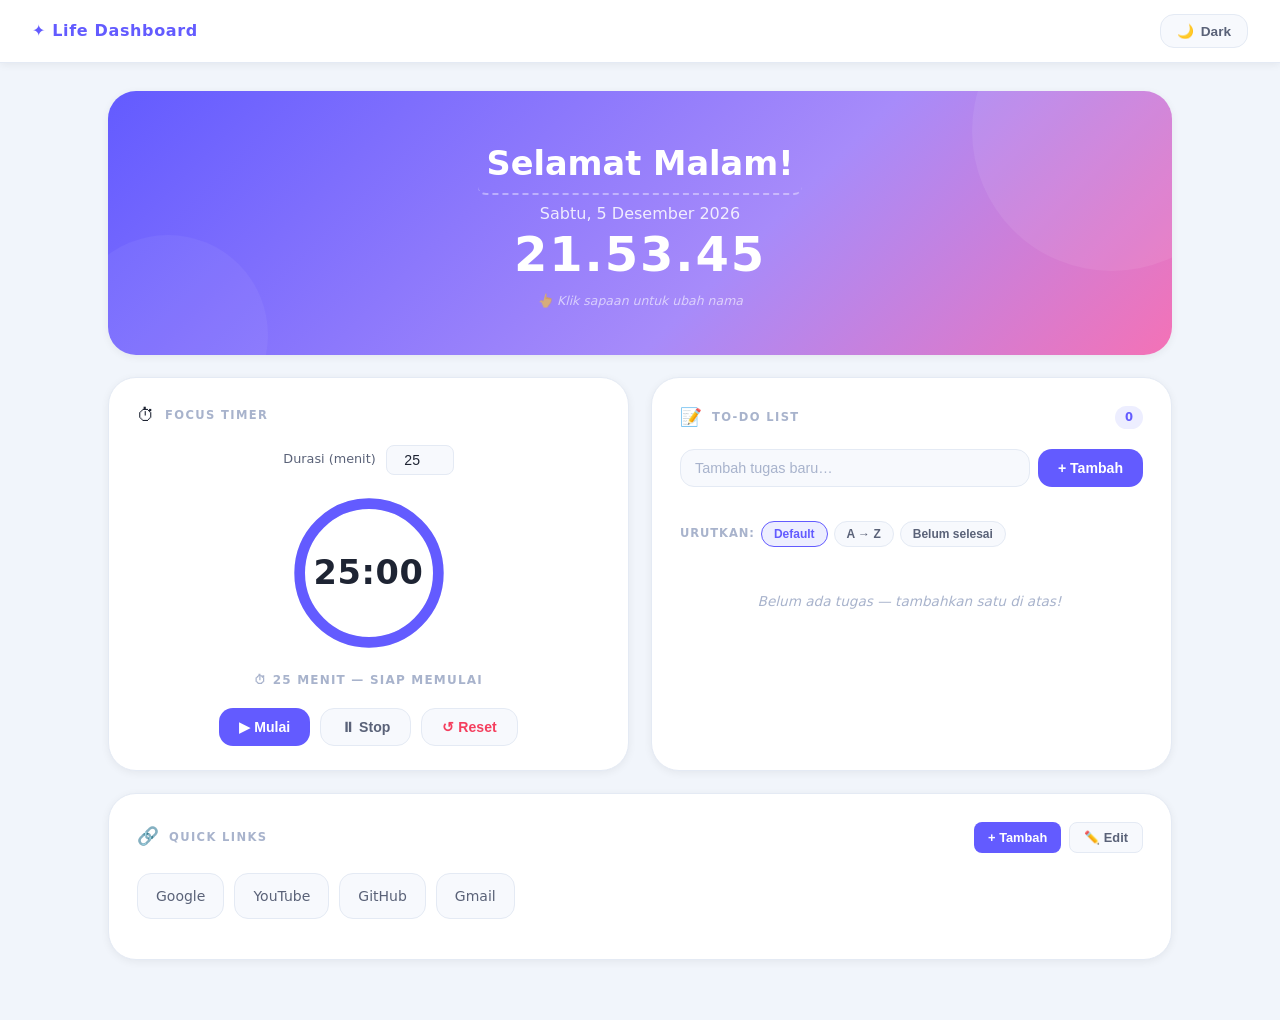
==== dashboard/index.html @ 4902b8ce "first commit" ====
<!DOCTYPE html>
<html lang="id" data-theme="light">
<head>
  <meta charset="UTF-8" />
  <meta name="viewport" content="width=device-width, initial-scale=1.0" />
  <meta name="description" content="To-Do List Life Dashboard — Kelola tugas, fokus, dan tautan favoritmu." />
  <title>Life Dashboard ✦</title>
  <link rel="stylesheet" href="css/style.css" />
</head>
<body>

  <!-- ══════════════════════════════════════════════
       HEADER
  ══════════════════════════════════════════════ -->
  <header class="topbar" role="banner">
    <div class="topbar-brand">✦ Life Dashboard</div>
    <button class="theme-toggle" id="theme-btn" aria-label="Ganti tema">
      <span class="theme-icon">🌙</span>
      <span class="theme-label">Dark</span>
    </button>
  </header>

  <!-- ══════════════════════════════════════════════
       MAIN GRID
  ══════════════════════════════════════════════ -->
  <main class="grid-root" role="main">

    <!-- ── 1. GREETING ─────────────────────────── -->
    <section class="panel panel-greeting" aria-label="Sapaan dan jam">

      <div class="greeting-content">
        <!-- Greeting text; klik untuk ganti nama -->
        <h1 class="greeting-headline" id="greeting-text"
            tabindex="0" role="button"
            title="Klik untuk ubah nama kamu"
            aria-label="Sapaan — klik untuk ubah nama">
          Selamat Pagi!
        </h1>

        <!-- Inline name editor -->
        <div class="name-editor" id="name-editor" role="form" aria-label="Ubah nama">
          <input
            type="text"
            id="name-input"
            class="name-field"
            placeholder="Nama kamu…"
            maxlength="32"
            aria-label="Masukkan nama"
          />
          <button class="btn-ghost-white" id="name-save-btn" aria-label="Simpan nama">Simpan</button>
          <button class="btn-ghost-white" id="name-cancel-btn" aria-label="Batal">✕</button>
        </div>

        <p class="greeting-date" id="date-text" aria-live="polite"></p>
        <p class="greeting-time" id="time-text" aria-live="polite"></p>

        <p class="greeting-hint" id="greeting-hint">👆 Klik sapaan untuk ubah nama</p>
      </div>

      <!-- Decorative blobs -->
      <div class="blob blob-1" aria-hidden="true"></div>
      <div class="blob blob-2" aria-hidden="true"></div>
    </section>

    <!-- ── 2. FOCUS TIMER ──────────────────────── -->
    <section class="panel timer-panel" aria-label="Focus Timer (Pomodoro)">
      <header class="panel-header">
        <span class="panel-icon">⏱</span>
        <h2 class="panel-title">Focus Timer</h2>
      </header>

      <!-- Duration picker -->
      <div class="timer-config">
        <label for="timer-duration" class="config-label">Durasi (menit)</label>
        <input
          type="number"
          id="timer-duration"
          class="config-input"
          min="1" max="180" value="25"
          aria-label="Durasi timer dalam menit"
        />
      </div>

      <!-- Ring -->
      <div class="ring-wrap">
        <svg class="ring-svg" viewBox="0 0 120 120" width="160" height="160" aria-hidden="true">
          <circle class="ring-track" cx="60" cy="60" r="52" />
          <circle class="ring-fill"  cx="60" cy="60" r="52" id="ring-fill" />
        </svg>
        <span class="ring-time" id="timer-display" aria-live="polite">25:00</span>
      </div>

      <p class="timer-status" id="timer-status">⏱ Siap memulai fokus</p>

      <div class="timer-btns">
        <button class="btn btn-start" id="btn-start" aria-label="Mulai timer">▶ Mulai</button>
        <button class="btn btn-stop"  id="btn-stop"  aria-label="Hentikan timer">⏸ Stop</button>
        <button class="btn btn-reset" id="btn-reset" aria-label="Reset timer">↺ Reset</button>
      </div>
    </section>

    <!-- ── 3. TO-DO LIST ───────────────────────── -->
    <section class="panel todo-panel" aria-label="Daftar Tugas">
      <header class="panel-header">
        <span class="panel-icon">📝</span>
        <h2 class="panel-title">To-Do List</h2>
        <span class="todo-count-badge" id="todo-badge" aria-label="Jumlah tugas aktif">0</span>
      </header>

      <!-- Add task -->
      <div class="add-row">
        <input
          type="text"
          id="todo-input"
          class="field"
          placeholder="Tambah tugas baru…"
          maxlength="120"
          aria-label="Tugas baru"
        />
        <button class="btn btn-accent" id="todo-add-btn" aria-label="Tambah tugas">+ Tambah</button>
      </div>

      <!-- Duplicate warning -->
      <p class="warn-msg" id="dup-warning" role="alert" aria-live="assertive"></p>

      <!-- Sort bar -->
      <div class="sort-bar" role="group" aria-label="Urutkan tugas">
        <span class="sort-label">Urutkan:</span>
        <button class="sort-pill active" id="sort-default" aria-pressed="true">Default</button>
        <button class="sort-pill" id="sort-az"      aria-pressed="false">A → Z</button>
        <button class="sort-pill" id="sort-pending" aria-pressed="false">Belum selesai</button>
      </div>

      <!-- Task list -->
      <ul class="task-list" id="task-list" aria-label="Daftar tugas"></ul>
    </section>

    <!-- ── 4. QUICK LINKS ──────────────────────── -->
    <section class="panel links-panel" id="links-panel" aria-label="Quick Links">
      <header class="panel-header">
        <span class="panel-icon">🔗</span>
        <h2 class="panel-title">Quick Links</h2>
        <div class="links-actions">
          <button class="btn btn-sm btn-accent"     id="btn-add-link"  aria-label="Tambah link baru">+ Tambah</button>
          <button class="btn btn-sm btn-outline"    id="btn-edit-links" aria-label="Edit mode links">✏️ Edit</button>
        </div>
      </header>

      <!-- Links grid -->
      <div class="links-grid" id="links-grid" role="list" aria-label="Link tersimpan"></div>

      <!-- Add link form -->
      <div class="add-link-form" id="add-link-form" role="form" aria-label="Form tambah link">
        <input
          type="text"
          id="link-name"
          class="field"
          placeholder="Label (mis. YouTube)"
          maxlength="30"
          aria-label="Label link"
        />
        <input
          type="url"
          id="link-url"
          class="field"
          placeholder="URL (mis. https://…)"
          aria-label="URL link"
        />
        <div class="form-btns">
          <button class="btn btn-accent"   id="btn-save-link"   aria-label="Simpan link">Simpan</button>
          <button class="btn btn-outline"  id="btn-cancel-link" aria-label="Batal tambah link">Batal</button>
        </div>
      </div>
    </section>

  </main>

  <!-- Toast notification -->
  <div class="toast" id="toast" role="status" aria-live="polite" aria-atomic="true"></div>

  <script src="js/app.js"></script>
</body>
</html>
---- dashboard/css/style.css ----
/* ═══════════════════════════════════════════════
   LIFE DASHBOARD — style.css
   Tech Stack: HTML + CSS + Vanilla JS
   ═══════════════════════════════════════════════ */

/* ── Reset ────────────────────────────────────── */
*, *::before, *::after {
  box-sizing: border-box;
  margin: 0;
  padding: 0;
}

/* ── CSS Custom Properties ────────────────────── */
:root {
  /* Colours — Light */
  --c-bg:           #f1f5fb;
  --c-surface:      #ffffff;
  --c-surface-2:    #f7f9fd;
  --c-border:       #e4eaf4;
  --c-text:         #1e2433;
  --c-text-2:       #5a6278;
  --c-muted:        #a8b3cc;
  --c-accent:       #635bff;
  --c-accent-h:     #4f49e0;
  --c-accent-soft:  #edeeff;
  --c-green:        #22c55e;
  --c-green-soft:   #f0fdf4;
  --c-red:          #f43f5e;
  --c-red-soft:     #fff1f2;

  /* Greeting gradient */
  --grad-greeting:  linear-gradient(135deg, #635bff 0%, #a78bfa 60%, #f472b6 100%);

  /* Shadows */
  --shadow-sm:      0 2px 8px rgba(0,0,0,.06);
  --shadow-md:      0 6px 24px rgba(0,0,0,.09);
  --shadow-lg:      0 12px 40px rgba(0,0,0,.13);

  /* Radius */
  --r-sm:  8px;
  --r-md:  14px;
  --r-lg:  20px;
  --r-xl:  28px;

  /* Timer ring */
  --ring-r:          52;
  --ring-circum:     326.73; /* 2π × 52 */
  --ring-stroke:     8px;
  --ring-color:      #635bff;
  --ring-track:      #e4eaf4;
}

[data-theme="dark"] {
  --c-bg:           #0d0f18;
  --c-surface:      #161924;
  --c-surface-2:    #1e2232;
  --c-border:       #2a2e42;
  --c-text:         #e8eaf6;
  --c-text-2:       #9095b0;
  --c-muted:        #4a5070;
  --c-accent:       #7c75ff;
  --c-accent-h:     #635bff;
  --c-accent-soft:  #23244a;
  --c-green:        #22c55e;
  --c-green-soft:   #0d2a17;
  --c-red:          #f43f5e;
  --c-red-soft:     #2a0e16;
  --ring-color:     #7c75ff;
  --ring-track:     #2a2e42;
  --shadow-sm:      0 2px 8px rgba(0,0,0,.35);
  --shadow-md:      0 6px 24px rgba(0,0,0,.45);
  --shadow-lg:      0 12px 40px rgba(0,0,0,.55);
}

/* ── Base ─────────────────────────────────────── */
html { scroll-behavior: smooth; }

body {
  font-family: 'Segoe UI', system-ui, -apple-system, sans-serif;
  background: var(--c-bg);
  color: var(--c-text);
  min-height: 100vh;
  line-height: 1.6;
  transition: background .35s, color .35s;
}

/* ══════════════════════════════════════════════
   TOPBAR
══════════════════════════════════════════════ */
.topbar {
  display: flex;
  align-items: center;
  justify-content: space-between;
  padding: 14px 32px;
  border-bottom: 1px solid var(--c-border);
  background: var(--c-surface);
  box-shadow: var(--shadow-sm);
  position: sticky;
  top: 0;
  z-index: 100;
  transition: background .35s, border-color .35s;
}

.topbar-brand {
  font-size: 1rem;
  font-weight: 700;
  color: var(--c-accent);
  letter-spacing: .04em;
}

/* Theme toggle button */
.theme-toggle {
  display: flex;
  align-items: center;
  gap: 7px;
  padding: 8px 16px;
  border: 1.5px solid var(--c-border);
  border-radius: var(--r-md);
  background: var(--c-surface-2);
  color: var(--c-text-2);
  font-size: .85rem;
  font-weight: 600;
  cursor: pointer;
  transition: all .2s;
}

.theme-toggle:hover {
  border-color: var(--c-accent);
  color: var(--c-accent);
  background: var(--c-accent-soft);
}

/* ══════════════════════════════════════════════
   MAIN GRID
══════════════════════════════════════════════ */
.grid-root {
  max-width: 1120px;
  margin: 0 auto;
  padding: 28px 28px 60px;
  display: grid;
  gap: 22px;
  grid-template-columns: 1fr 1fr;
  grid-template-areas:
    "greeting greeting"
    "timer    todo"
    "links    links";
}

/* ══════════════════════════════════════════════
   PANEL (CARD BASE)
══════════════════════════════════════════════ */
.panel {
  background: var(--c-surface);
  border-radius: var(--r-xl);
  padding: 28px 28px 24px;
  box-shadow: var(--shadow-sm);
  border: 1px solid var(--c-border);
  transition: background .35s, border-color .35s, box-shadow .2s;
}

.panel:hover {
  box-shadow: var(--shadow-md);
}

.panel-header {
  display: flex;
  align-items: center;
  gap: 10px;
  margin-bottom: 20px;
}

.panel-icon {
  font-size: 1.1rem;
  line-height: 1;
}

.panel-title {
  font-size: .72rem;
  font-weight: 700;
  text-transform: uppercase;
  letter-spacing: .12em;
  color: var(--c-muted);
  flex: 1;
}

/* ══════════════════════════════════════════════
   1. GREETING SECTION
══════════════════════════════════════════════ */
.panel-greeting {
  grid-area: greeting;
  background: var(--grad-greeting);
  color: #fff;
  position: relative;
  overflow: hidden;
  border: none;
  padding: 44px 40px;
  border-radius: var(--r-xl);
}

.greeting-content {
  position: relative;
  z-index: 2;
  text-align: center;
}

/* Main greeting headline (also the name-click target) */
.greeting-headline {
  font-size: 2.1rem;
  font-weight: 800;
  margin-bottom: 2px;
  cursor: pointer;
  display: inline-block;
  border-radius: var(--r-sm);
  padding: 2px 8px;
  transition: background .18s;
  outline: none;
  /* underline hint */
  border-bottom: 2px dashed rgba(255,255,255,.4);
}

.greeting-headline:hover,
.greeting-headline:focus {
  background: rgba(255,255,255,.12);
}

/* Inline name editor */
.name-editor {
  display: none;
  gap: 8px;
  justify-content: center;
  align-items: center;
  flex-wrap: wrap;
  margin-bottom: 6px;
}

.name-editor.open {
  display: flex;
}

.name-field {
  padding: 8px 14px;
  border-radius: var(--r-sm);
  border: 1.5px solid rgba(255,255,255,.5);
  background: rgba(255,255,255,.22);
  color: #fff;
  font-size: .95rem;
  outline: none;
  width: 200px;
  transition: background .2s;
}

.name-field::placeholder { color: rgba(255,255,255,.55); }
.name-field:focus        { background: rgba(255,255,255,.32); }

.btn-ghost-white {
  padding: 7px 16px;
  background: rgba(255,255,255,.25);
  border: none;
  border-radius: var(--r-sm);
  color: #fff;
  font-size: .85rem;
  font-weight: 600;
  cursor: pointer;
  transition: background .2s;
}

.btn-ghost-white:hover { background: rgba(255,255,255,.4); }

.greeting-date {
  font-size: 1rem;
  opacity: .85;
  margin-top: 4px;
}

.greeting-time {
  font-size: 3rem;
  font-weight: 800;
  letter-spacing: .04em;
  font-variant-numeric: tabular-nums;
  margin-top: 2px;
  line-height: 1.1;
}

.greeting-hint {
  margin-top: 10px;
  font-size: .78rem;
  opacity: .6;
  font-style: italic;
  transition: opacity .3s;
}

.greeting-hint.hidden { opacity: 0; pointer-events: none; }

/* Decorative blobs */
.blob {
  position: absolute;
  border-radius: 50%;
  pointer-events: none;
  z-index: 1;
}

.blob-1 {
  width: 280px; height: 280px;
  background: rgba(255,255,255,.07);
  top: -100px; right: -80px;
}

.blob-2 {
  width: 200px; height: 200px;
  background: rgba(255,255,255,.05);
  bottom: -80px; left: -40px;
}

/* ══════════════════════════════════════════════
   2. FOCUS TIMER
══════════════════════════════════════════════ */
.timer-panel { grid-area: timer; }

.timer-config {
  display: flex;
  align-items: center;
  justify-content: center;
  gap: 10px;
  margin-bottom: 18px;
}

.config-label {
  font-size: .8rem;
  color: var(--c-text-2);
  font-weight: 500;
}

.config-input {
  width: 68px;
  padding: 6px 10px;
  border: 1.5px solid var(--c-border);
  border-radius: var(--r-sm);
  background: var(--c-surface-2);
  color: var(--c-text);
  font-size: .88rem;
  text-align: center;
  outline: none;
  transition: border-color .2s;
}

.config-input:focus { border-color: var(--c-accent); }

/* Timer ring */
.ring-wrap {
  display: flex;
  justify-content: center;
  align-items: center;
  position: relative;
  margin: 4px auto 18px;
  width: 160px;
  height: 160px;
}

.ring-svg {
  transform: rotate(-90deg);
  position: absolute;
  top: 0; left: 0;
}

.ring-track {
  fill: none;
  stroke: var(--ring-track);
  stroke-width: var(--ring-stroke);
  transition: stroke .35s;
}

.ring-fill {
  fill: none;
  stroke: var(--ring-color);
  stroke-width: var(--ring-stroke);
  stroke-linecap: round;
  stroke-dasharray:  326.73;
  stroke-dashoffset: 0;
  transition: stroke-dashoffset 1s linear, stroke .35s;
}

.ring-time {
  position: relative;
  z-index: 2;
  font-size: 2.1rem;
  font-weight: 800;
  font-variant-numeric: tabular-nums;
  color: var(--c-text);
  letter-spacing: .02em;
}

.timer-status {
  text-align: center;
  font-size: .75rem;
  font-weight: 700;
  text-transform: uppercase;
  letter-spacing: .1em;
  color: var(--c-muted);
  margin-bottom: 18px;
}

.timer-btns {
  display: flex;
  gap: 10px;
  justify-content: center;
  flex-wrap: wrap;
}

/* ══════════════════════════════════════════════
   SHARED BUTTONS
══════════════════════════════════════════════ */
.btn {
  display: inline-flex;
  align-items: center;
  gap: 6px;
  padding: 10px 20px;
  border: none;
  border-radius: var(--r-md);
  font-size: .88rem;
  font-weight: 600;
  cursor: pointer;
  transition: all .2s;
  white-space: nowrap;
}

.btn:disabled {
  opacity: .4;
  cursor: not-allowed;
  transform: none !important;
}

/* Accent (primary) */
.btn-accent {
  background: var(--c-accent);
  color: #fff;
}

.btn-accent:hover:not(:disabled) {
  background: var(--c-accent-h);
  transform: translateY(-1px);
  box-shadow: 0 4px 14px rgba(99,91,255,.35);
}

/* Outline */
.btn-outline {
  background: var(--c-surface-2);
  color: var(--c-text-2);
  border: 1.5px solid var(--c-border);
}

.btn-outline:hover:not(:disabled) {
  border-color: var(--c-accent);
  color: var(--c-accent);
  background: var(--c-accent-soft);
}

/* Timer-specific variants */
.btn-start {
  background: var(--c-accent);
  color: #fff;
}

.btn-start:hover:not(:disabled) {
  background: var(--c-accent-h);
  transform: translateY(-1px);
}

.btn-stop {
  background: var(--c-surface-2);
  color: var(--c-text-2);
  border: 1.5px solid var(--c-border);
}

.btn-stop:hover {
  background: var(--c-accent-soft);
  color: var(--c-accent);
  border-color: var(--c-accent);
}

.btn-reset {
  background: var(--c-surface-2);
  color: var(--c-red);
  border: 1.5px solid var(--c-border);
}

.btn-reset:hover {
  background: var(--c-red-soft);
  border-color: var(--c-red);
}

/* Small buttons */
.btn-sm {
  padding: 7px 14px;
  font-size: .8rem;
  border-radius: var(--r-sm);
}

/* ══════════════════════════════════════════════
   3. TO-DO LIST
══════════════════════════════════════════════ */
.todo-panel { grid-area: todo; }

/* Badge */
.todo-count-badge {
  background: var(--c-accent-soft);
  color: var(--c-accent);
  font-size: .72rem;
  font-weight: 700;
  padding: 2px 9px;
  border-radius: 99px;
  min-width: 28px;
  text-align: center;
  transition: background .35s;
}

/* Add row */
.add-row {
  display: flex;
  gap: 8px;
  margin-bottom: 10px;
}

/* Shared field style */
.field {
  flex: 1;
  padding: 10px 14px;
  border: 1.5px solid var(--c-border);
  border-radius: var(--r-md);
  background: var(--c-surface-2);
  color: var(--c-text);
  font-size: .9rem;
  outline: none;
  transition: border-color .2s, background .35s;
}

.field::placeholder { color: var(--c-muted); }
.field:focus        { border-color: var(--c-accent); }

/* Warning */
.warn-msg {
  font-size: .78rem;
  color: var(--c-red);
  min-height: 20px;
  margin-bottom: 4px;
  padding-left: 2px;
  transition: opacity .2s;
}

/* Sort bar */
.sort-bar {
  display: flex;
  gap: 6px;
  align-items: center;
  flex-wrap: wrap;
  margin-bottom: 14px;
}

.sort-label {
  font-size: .72rem;
  color: var(--c-muted);
  font-weight: 700;
  text-transform: uppercase;
  letter-spacing: .08em;
}

.sort-pill {
  padding: 5px 12px;
  border: 1.5px solid var(--c-border);
  border-radius: 99px;
  font-size: .75rem;
  font-weight: 600;
  cursor: pointer;
  background: var(--c-surface-2);
  color: var(--c-text-2);
  transition: all .18s;
}

.sort-pill.active {
  background: var(--c-accent-soft);
  color: var(--c-accent);
  border-color: var(--c-accent);
}

.sort-pill:hover:not(.active) {
  border-color: var(--c-accent);
  color: var(--c-accent);
}

/* Task list */
.task-list {
  list-style: none;
  display: flex;
  flex-direction: column;
  gap: 8px;
  max-height: 320px;
  overflow-y: auto;
  padding-right: 4px;
}

.task-list::-webkit-scrollbar       { width: 4px; }
.task-list::-webkit-scrollbar-track { background: transparent; }
.task-list::-webkit-scrollbar-thumb { background: var(--c-border); border-radius: 4px; }

/* Task item */
.task-item {
  display: flex;
  align-items: center;
  gap: 10px;
  padding: 11px 14px;
  background: var(--c-surface-2);
  border: 1.5px solid var(--c-border);
  border-radius: var(--r-md);
  transition: all .2s;
  animation: popIn .22s ease;
}

@keyframes popIn {
  from { opacity: 0; transform: translateY(-6px) scale(.98); }
  to   { opacity: 1; transform: translateY(0) scale(1); }
}

.task-item.done {
  background: var(--c-green-soft);
  border-color: rgba(34,197,94,.25);
  opacity: .75;
}

.task-checkbox {
  width: 18px;
  height: 18px;
  accent-color: var(--c-green);
  cursor: pointer;
  flex-shrink: 0;
}

.task-text {
  flex: 1;
  font-size: .9rem;
  color: var(--c-text);
  word-break: break-word;
  line-height: 1.45;
}

.task-item.done .task-text {
  text-decoration: line-through;
  color: var(--c-muted);
}

.task-edit-field {
  flex: 1;
  padding: 5px 10px;
  border: 1.5px solid var(--c-accent);
  border-radius: var(--r-sm);
  background: var(--c-surface);
  color: var(--c-text);
  font-size: .9rem;
  outline: none;
  display: none;
}

.task-actions {
  display: flex;
  gap: 3px;
  flex-shrink: 0;
}

.icon-btn {
  background: none;
  border: none;
  cursor: pointer;
  padding: 5px 7px;
  border-radius: var(--r-sm);
  font-size: .85rem;
  color: var(--c-muted);
  transition: all .15s;
  line-height: 1;
}

.icon-btn:hover         { background: var(--c-accent-soft); color: var(--c-accent); }
.icon-btn.del:hover     { background: var(--c-red-soft);    color: var(--c-red); }
.icon-btn.save-btn      { color: var(--c-accent); display: none; }
.icon-btn.save-btn:hover{ background: var(--c-accent-soft); }

.task-empty {
  text-align: center;
  color: var(--c-muted);
  font-size: .85rem;
  padding: 30px 0;
  list-style: none;
  font-style: italic;
}

/* ══════════════════════════════════════════════
   4. QUICK LINKS
══════════════════════════════════════════════ */
.links-panel { grid-area: links; }

.links-actions { display: flex; gap: 8px; }

/* Links flex grid */
.links-grid {
  display: flex;
  flex-wrap: wrap;
  gap: 10px;
  min-height: 46px;
  margin-bottom: 16px;
}

/* Link wrapper (holds anchor + delete badge) */
.link-wrap {
  position: relative;
  display: inline-flex;
}

/* Link anchor */
.link-chip {
  display: inline-flex;
  align-items: center;
  gap: 7px;
  padding: 10px 18px;
  background: var(--c-surface-2);
  border: 1.5px solid var(--c-border);
  border-radius: var(--r-md);
  text-decoration: none;
  color: var(--c-text-2);
  font-size: .875rem;
  font-weight: 500;
  transition: all .2s;
}

.link-chip:hover {
  background: var(--c-accent-soft);
  color: var(--c-accent);
  border-color: var(--c-accent);
  transform: translateY(-2px);
  box-shadow: 0 4px 14px rgba(99,91,255,.18);
}

.link-favicon {
  width: 16px;
  height: 16px;
  border-radius: 3px;
  display: block;
  flex-shrink: 0;
}

/* Delete badge */
.link-del-btn {
  position: absolute;
  top: -8px;
  right: -8px;
  background: var(--c-red);
  color: #fff;
  border: 2px solid var(--c-surface);
  border-radius: 50%;
  width: 22px; height: 22px;
  font-size: 12px;
  font-weight: 700;
  cursor: pointer;
  display: none;
  align-items: center;
  justify-content: center;
  line-height: 1;
  transition: transform .15s, background .15s;
  z-index: 5;
}

.link-del-btn:hover { transform: scale(1.2); background: #d4183a; }

/* Show delete badges in edit mode */
.links-panel.edit-mode .link-del-btn { display: flex; }

/* Add link form */
.add-link-form {
  display: none;
  flex-direction: column;
  gap: 10px;
  padding: 18px;
  background: var(--c-surface-2);
  border: 1.5px dashed var(--c-border);
  border-radius: var(--r-lg);
  animation: popIn .2s ease;
}

.add-link-form.open { display: flex; }

.add-link-form .field { width: 100%; }

.form-btns {
  display: flex;
  gap: 8px;
}

/* Empty message */
.empty-msg {
  font-size: .82rem;
  color: var(--c-muted);
  font-style: italic;
  padding: 4px 0;
}

/* ══════════════════════════════════════════════
   TOAST
══════════════════════════════════════════════ */
.toast {
  position: fixed;
  bottom: 30px;
  left: 50%;
  transform: translateX(-50%) translateY(60px);
  background: var(--c-text);
  color: var(--c-surface);
  padding: 11px 24px;
  border-radius: var(--r-md);
  font-size: .875rem;
  font-weight: 500;
  z-index: 9999;
  opacity: 0;
  transition: all .3s cubic-bezier(.34,1.56,.64,1);
  pointer-events: none;
  white-space: nowrap;
  box-shadow: var(--shadow-lg);
}

.toast.show {
  opacity: 1;
  transform: translateX(-50%) translateY(0);
}

/* ══════════════════════════════════════════════
   RESPONSIVE
══════════════════════════════════════════════ */
@media (max-width: 740px) {
  .grid-root {
    grid-template-columns: 1fr;
    grid-template-areas:
      "greeting"
      "timer"
      "todo"
      "links";
    padding: 18px 16px 50px;
    gap: 16px;
  }

  .greeting-headline { font-size: 1.55rem; }
  .greeting-time     { font-size: 2.4rem; }

  .panel { padding: 22px 20px 18px; }

  .timer-btns { gap: 8px; }
  .btn        { padding: 9px 16px; font-size: .84rem; }

  .topbar { padding: 12px 18px; }

  .panel-greeting { padding: 36px 24px; }
}
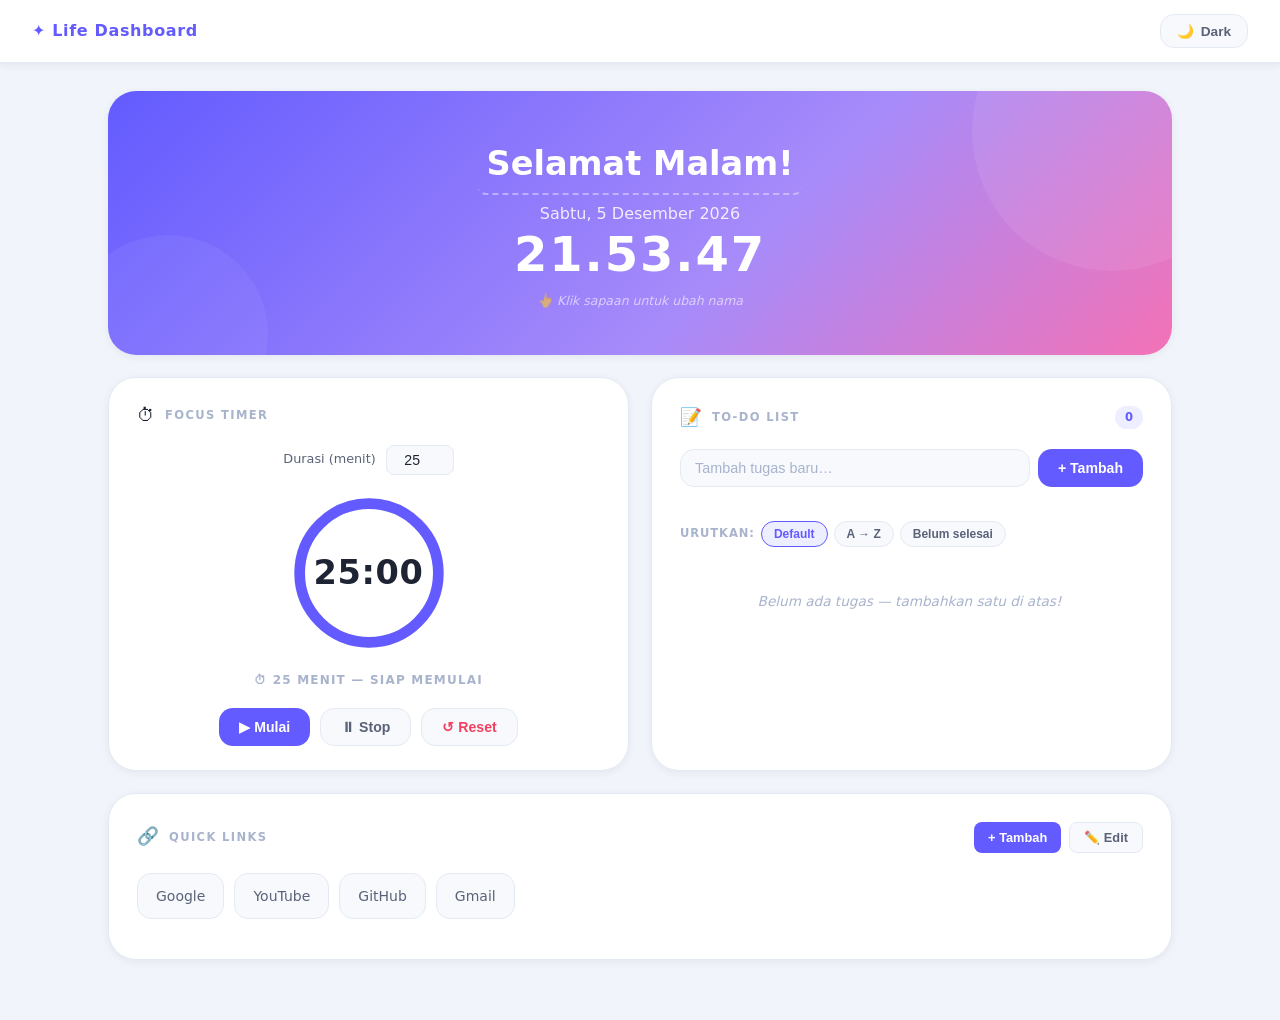
==== commit 0e25e486: "Update index.html" ====
--- a/dashboard/index.html
+++ b/dashboard/index.html
@@ -1,5 +1,5 @@
 <!DOCTYPE html>
-<html lang="id" data-theme="light">
+<html lang="en" data-theme="light">
 <head>
   <meta charset="UTF-8" />
   <meta name="viewport" content="width=device-width, initial-scale=1.0" />
